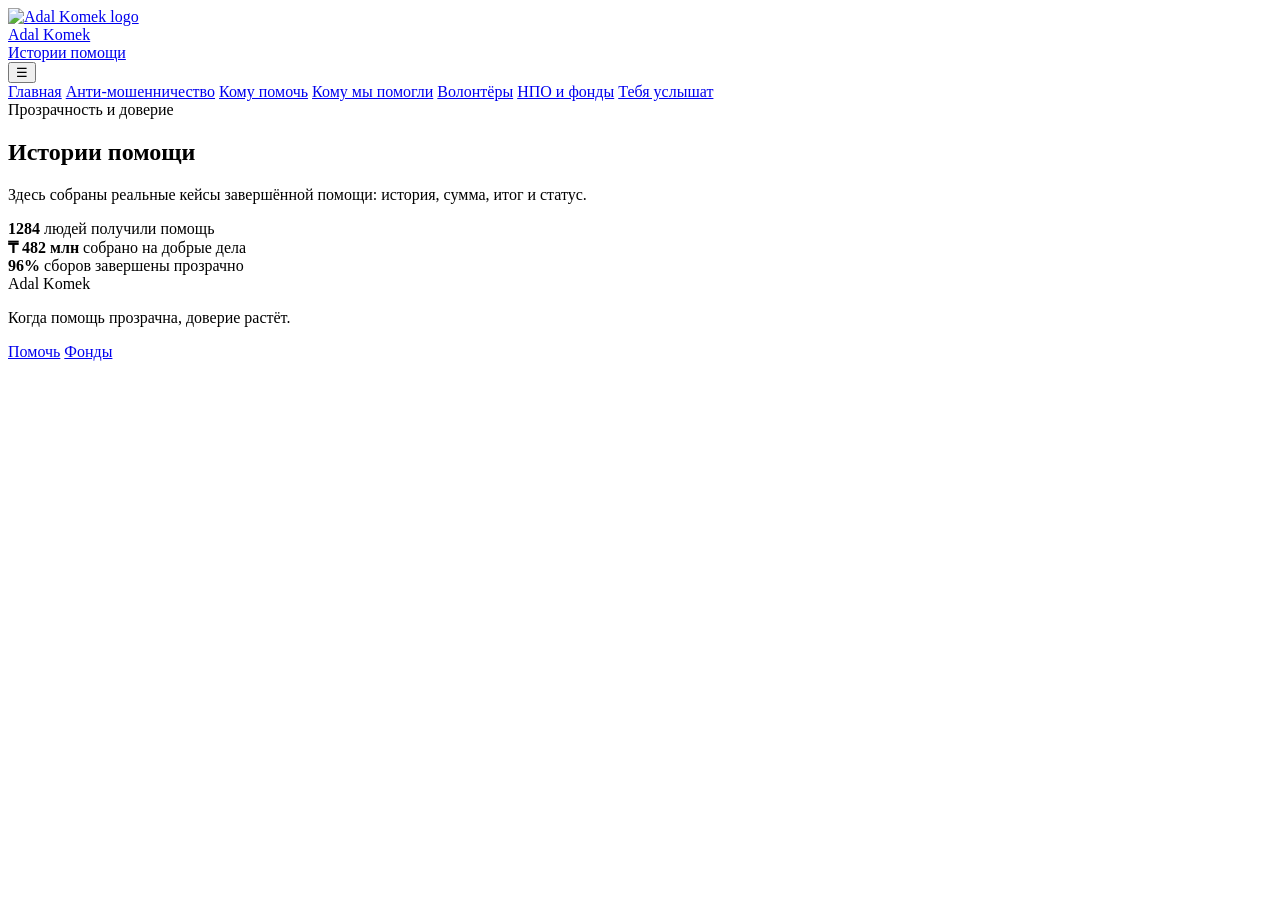
==== helped.html @ 9f26dad0 "Create helped.html" ====
<!DOCTYPE html>
<html lang="ru">
<head>
  <meta charset="UTF-8" />
  <meta name="viewport" content="width=device-width, initial-scale=1.0" />
  <title>Кому мы помогли — Adal Komek</title>
  <link rel="stylesheet" href="css/style.css" />
</head>
<body>
  <header class="site-header">
    <div class="container header-wrap">
      <a href="index.html" class="brand">
        <img src="assets/logo.svg" alt="Adal Komek logo" class="logo" />
        <div>
          <div class="brand-title">Adal Komek</div>
          <div class="brand-subtitle">Истории помощи</div>
        </div>
      </a>

      <button class="nav-toggle" id="navToggle">☰</button>
      <nav class="nav" id="navMenu">
        <a href="index.html">Главная</a>
        <a href="anti-fraud.html">Анти-мошенничество</a>
        <a href="help.html">Кому помочь</a>
        <a href="helped.html" class="active">Кому мы помогли</a>
        <a href="volunteers.html">Волонтёры</a>
        <a href="ngo.html">НПО и фонды</a>
        <a href="teens.html">Тебя услышат</a>
      </nav>
    </div>
  </header>

  <main class="page-main">
    <section class="page-hero">
      <div class="container">
        <span class="badge">Прозрачность и доверие</span>
        <h1>Истории помощи</h1>
        <p class="hero-text">
          Здесь собраны реальные кейсы завершённой помощи: история, сумма, итог и статус.
        </p>
      </div>
    </section>

    <section class="section">
      <div class="container">
        <div class="stats-inline">
          <div class="mini-stat">
            <strong>1284</strong>
            <span>людей получили помощь</span>
          </div>
          <div class="mini-stat">
            <strong>₸ 482 млн</strong>
            <span>собрано на добрые дела</span>
          </div>
          <div class="mini-stat">
            <strong>96%</strong>
            <span>сборов завершены прозрачно</span>
          </div>
        </div>

        <div class="cards-grid" id="successStoriesGrid"></div>
      </div>
    </section>
  </main>

  <footer class="site-footer">
    <div class="container footer-wrap">
      <div>
        <div class="brand-title">Adal Komek</div>
        <p class="footer-text">Когда помощь прозрачна, доверие растёт.</p>
      </div>
      <div class="footer-links">
        <a href="help.html">Помочь</a>
        <a href="ngo.html">Фонды</a>
      </div>
    </div>
  </footer>

  <script src="js/app.js"></script>
</body>
</html>
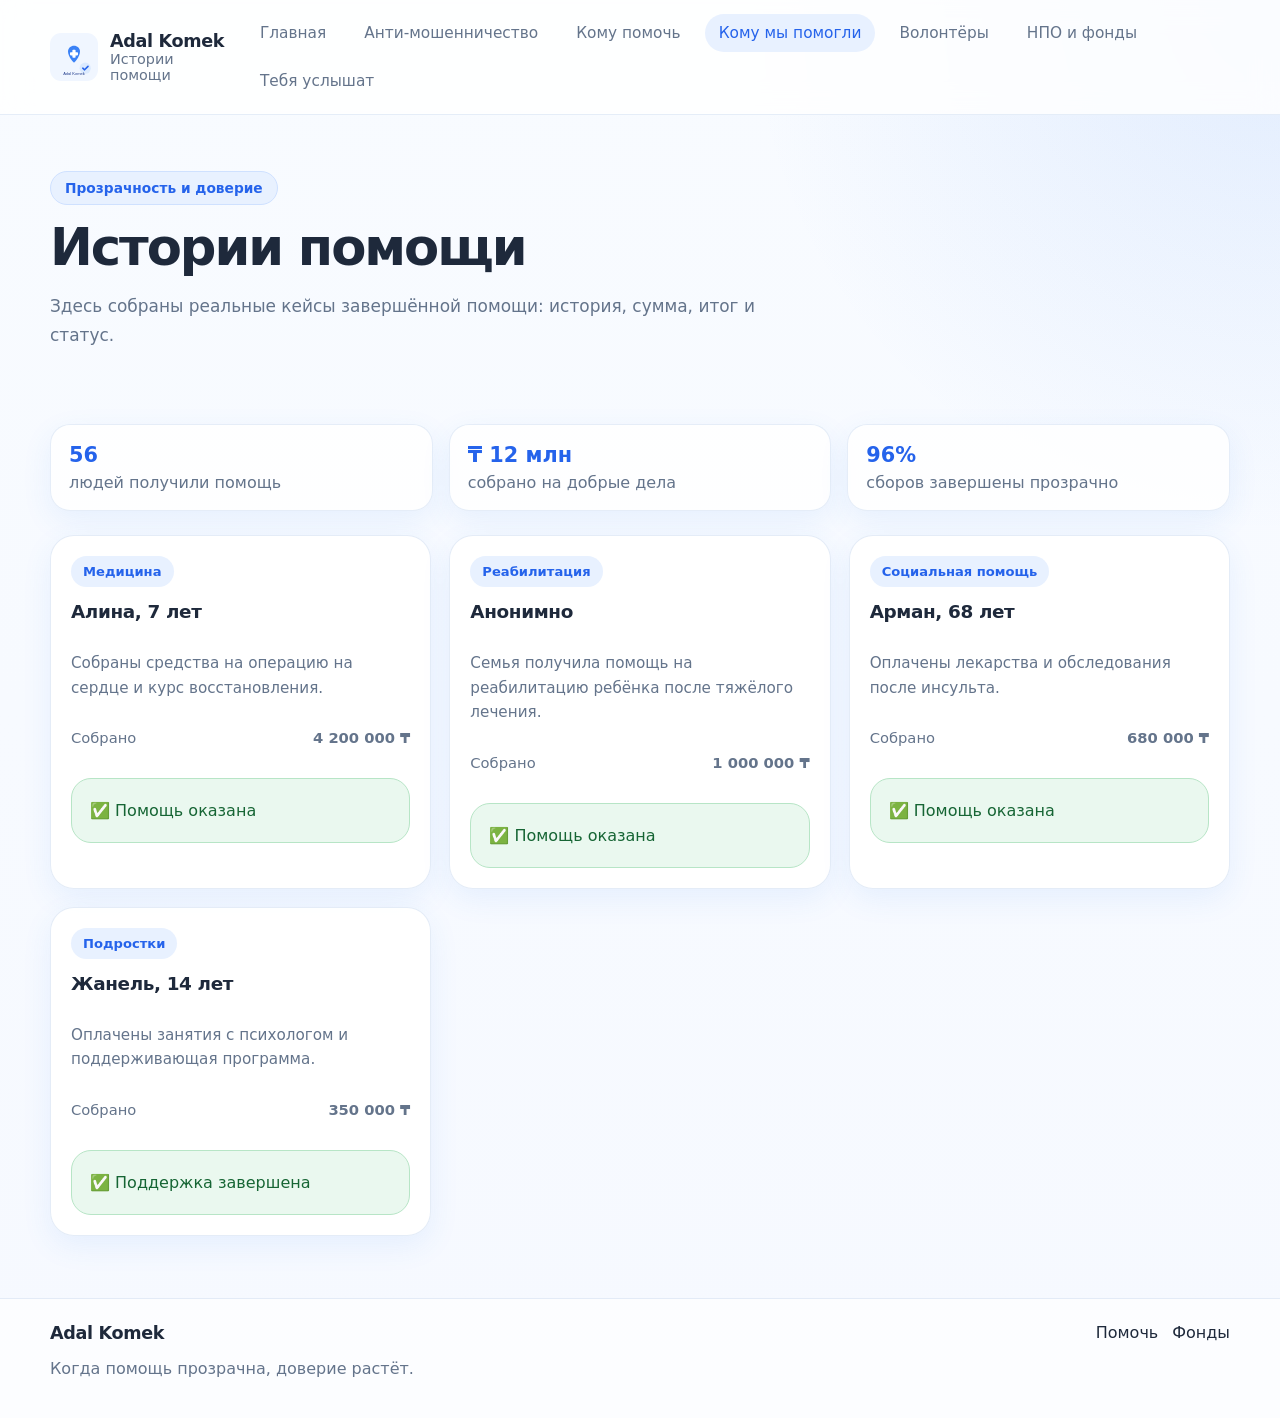
==== commit 82121ffa: "Update helped.html" ====
--- a/helped.html
+++ b/helped.html
@@ -45,11 +45,11 @@
       <div class="container">
         <div class="stats-inline">
           <div class="mini-stat">
-            <strong>1284</strong>
+            <strong>56</strong>
             <span>людей получили помощь</span>
           </div>
           <div class="mini-stat">
-            <strong>₸ 482 млн</strong>
+            <strong>₸ 12 млн</strong>
             <span>собрано на добрые дела</span>
           </div>
           <div class="mini-stat">
--- a/css/style.css
+++ b/css/style.css
@@ -0,0 +1,842 @@
+:root{
+  --bg:#f6f9ff;
+  --bg-soft:#eef4ff;
+  --white:#ffffff;
+  --text:#1e293b;
+  --muted:#64748b;
+  --line:#dbe6f5;
+  --primary:#3b82f6;
+  --primary-dark:#2563eb;
+  --soft-blue:#e8f1ff;
+  --green:#16a34a;
+  --green-soft:#eaf8ef;
+  --yellow:#ca8a04;
+  --yellow-soft:#fff7db;
+  --red:#dc2626;
+  --red-soft:#ffe8e8;
+  --shadow:0 10px 30px rgba(59,130,246,0.09);
+  --radius:22px;
+}
+
+*{
+  box-sizing:border-box;
+}
+
+html{
+  scroll-behavior:smooth;
+}
+
+body{
+  margin:0;
+  font-family:Inter, ui-sans-serif, system-ui, -apple-system, BlinkMacSystemFont, "Segoe UI", sans-serif;
+  color:var(--text);
+  background:
+    radial-gradient(circle at top right, rgba(59,130,246,0.12), transparent 28%),
+    linear-gradient(180deg, #f8fbff 0%, #f6f9ff 100%);
+}
+
+a{
+  text-decoration:none;
+  color:inherit;
+}
+
+img{
+  max-width:100%;
+  display:block;
+}
+
+.container{
+  width:min(1180px, calc(100% - 32px));
+  margin:0 auto;
+}
+
+.site-header{
+  position:sticky;
+  top:0;
+  z-index:50;
+  background:rgba(255,255,255,0.82);
+  backdrop-filter:blur(14px);
+  border-bottom:1px solid rgba(219,230,245,0.7);
+}
+
+.header-wrap{
+  display:flex;
+  align-items:center;
+  justify-content:space-between;
+  gap:20px;
+  padding:14px 0;
+}
+
+.brand{
+  display:flex;
+  align-items:center;
+  gap:12px;
+}
+
+.logo{
+  width:48px;
+  height:48px;
+}
+
+.brand-title{
+  font-weight:800;
+  font-size:1.1rem;
+  letter-spacing:-0.02em;
+}
+
+.brand-subtitle{
+  color:var(--muted);
+  font-size:0.9rem;
+}
+
+.nav{
+  display:flex;
+  align-items:center;
+  gap:10px;
+  flex-wrap:wrap;
+}
+
+.nav a{
+  padding:10px 14px;
+  border-radius:999px;
+  color:var(--muted);
+  transition:.25s ease;
+  font-size:.96rem;
+}
+
+.nav a:hover,
+.nav a.active{
+  background:var(--soft-blue);
+  color:var(--primary-dark);
+}
+
+.nav-toggle{
+  display:none;
+  border:none;
+  background:var(--white);
+  border-radius:12px;
+  padding:10px 12px;
+  font-size:1.1rem;
+  box-shadow:var(--shadow);
+  cursor:pointer;
+}
+
+.hero,
+.page-hero{
+  padding:56px 0 24px;
+}
+
+.hero-grid{
+  display:grid;
+  grid-template-columns:1.2fr .95fr;
+  gap:26px;
+  align-items:stretch;
+}
+
+.badge,
+.eyebrow{
+  display:inline-flex;
+  align-items:center;
+  gap:6px;
+  background:var(--soft-blue);
+  color:var(--primary-dark);
+  border:1px solid #cfe1ff;
+  border-radius:999px;
+  padding:8px 14px;
+  font-size:.86rem;
+  font-weight:700;
+}
+
+.hero h1,
+.page-hero h1{
+  font-size:clamp(2.1rem, 4vw, 4rem);
+  line-height:1.05;
+  margin:16px 0 16px;
+  letter-spacing:-0.04em;
+  max-width:760px;
+}
+
+.hero-text{
+  color:var(--muted);
+  font-size:1.06rem;
+  line-height:1.7;
+  max-width:760px;
+}
+
+.hero-actions{
+  display:flex;
+  flex-wrap:wrap;
+  gap:12px;
+  margin-top:26px;
+}
+
+.btn{
+  border:none;
+  cursor:pointer;
+  border-radius:16px;
+  padding:14px 20px;
+  font-weight:700;
+  transition:.25s ease;
+  font-size:.97rem;
+}
+
+.btn:hover{
+  transform:translateY(-1px);
+}
+
+.btn-primary{
+  background:linear-gradient(135deg, var(--primary), var(--primary-dark));
+  color:#fff;
+  box-shadow:0 12px 30px rgba(37,99,235,.18);
+}
+
+.btn-secondary{
+  background:#fff;
+  color:var(--primary-dark);
+  border:1px solid #cfe1ff;
+}
+
+.btn-soft{
+  background:var(--soft-blue);
+  color:var(--primary-dark);
+}
+
+.stats{
+  display:grid;
+  grid-template-columns:repeat(3,1fr);
+  gap:14px;
+  margin-top:26px;
+}
+
+.stat-card,
+.mini-stat{
+  background:rgba(255,255,255,0.82);
+  border:1px solid rgba(219,230,245,0.7);
+  padding:18px;
+  border-radius:20px;
+  box-shadow:var(--shadow);
+}
+
+.stat-num{
+  font-size:1.8rem;
+  font-weight:800;
+  color:var(--primary-dark);
+}
+
+.stat-label{
+  color:var(--muted);
+  margin-top:6px;
+  line-height:1.5;
+  font-size:.95rem;
+}
+
+.glass,
+.hero-panel,
+.info-box,
+.form-card,
+.quote-box,
+.contact-card,
+.quiz-box,
+.bot-placeholder{
+  background:rgba(255,255,255,0.88);
+  border:1px solid rgba(219,230,245,0.7);
+  box-shadow:var(--shadow);
+  border-radius:var(--radius);
+}
+
+.hero-panel{
+  padding:22px;
+}
+
+.quick-grid{
+  display:grid;
+  grid-template-columns:1fr;
+  gap:14px;
+  margin-top:16px;
+}
+
+.quick-card{
+  display:flex;
+  align-items:flex-start;
+  gap:14px;
+  padding:16px;
+  border-radius:18px;
+  background:#f9fbff;
+  border:1px solid #e4edff;
+  transition:.25s ease;
+}
+
+.quick-card:hover{
+  transform:translateY(-2px);
+  box-shadow:var(--shadow);
+}
+
+.quick-icon{
+  width:48px;
+  height:48px;
+  display:grid;
+  place-items:center;
+  border-radius:16px;
+  background:var(--soft-blue);
+  font-size:1.25rem;
+}
+
+.quick-card h4{
+  margin:0 0 6px;
+  font-size:1rem;
+}
+
+.quick-card p{
+  margin:0;
+  color:var(--muted);
+  line-height:1.5;
+  font-size:.94rem;
+}
+
+.section{
+  padding:34px 0;
+}
+
+.section-soft{
+  background:linear-gradient(180deg, rgba(232,241,255,.46), rgba(246,249,255,.5));
+}
+
+.section-head{
+  display:flex;
+  align-items:end;
+  justify-content:space-between;
+  gap:20px;
+  margin-bottom:22px;
+}
+
+.section-head h2{
+  margin:10px 0 0;
+  font-size:2rem;
+  letter-spacing:-0.03em;
+}
+
+.link-more{
+  color:var(--primary-dark);
+  font-weight:700;
+}
+
+.cards-grid{
+  display:grid;
+  grid-template-columns:repeat(3,1fr);
+  gap:18px;
+}
+
+.card-item{
+  background:rgba(255,255,255,0.92);
+  border:1px solid rgba(219,230,245,0.75);
+  box-shadow:var(--shadow);
+  border-radius:24px;
+  padding:20px;
+  display:flex;
+  flex-direction:column;
+  gap:14px;
+  transition:.25s ease;
+}
+
+.card-item:hover{
+  transform:translateY(-3px);
+}
+
+.card-top{
+  display:flex;
+  align-items:center;
+  justify-content:space-between;
+  gap:12px;
+}
+
+.card-tag{
+  display:inline-flex;
+  padding:8px 12px;
+  border-radius:999px;
+  background:var(--soft-blue);
+  color:var(--primary-dark);
+  font-size:.82rem;
+  font-weight:700;
+}
+
+.card-title{
+  margin:0;
+  font-size:1.15rem;
+  letter-spacing:-0.02em;
+}
+
+.card-text{
+  color:var(--muted);
+  line-height:1.6;
+  font-size:.95rem;
+}
+
+.progress-wrap{
+  display:flex;
+  flex-direction:column;
+  gap:8px;
+}
+
+.progress-meta{
+  display:flex;
+  align-items:center;
+  justify-content:space-between;
+  gap:10px;
+  font-size:.92rem;
+  color:var(--muted);
+}
+
+.progress{
+  height:12px;
+  border-radius:999px;
+  background:#edf3ff;
+  overflow:hidden;
+}
+
+.progress-bar{
+  height:100%;
+  border-radius:999px;
+  background:linear-gradient(90deg, #60a5fa, var(--primary-dark));
+}
+
+.card-actions{
+  display:flex;
+  gap:10px;
+  flex-wrap:wrap;
+  margin-top:auto;
+}
+
+.btn-mini{
+  border:none;
+  cursor:pointer;
+  padding:10px 14px;
+  border-radius:14px;
+  font-weight:700;
+  background:#fff;
+  color:var(--primary-dark);
+  border:1px solid #dce9ff;
+}
+
+.split-box{
+  display:grid;
+  grid-template-columns:1fr 1fr;
+  gap:22px;
+}
+
+.info-box,
+.form-card{
+  padding:24px;
+}
+
+.accent-box{
+  background:linear-gradient(180deg, rgba(232,241,255,.95), rgba(255,255,255,.95));
+}
+
+.bot-placeholder{
+  margin-top:18px;
+  overflow:hidden;
+}
+
+.bot-head{
+  padding:14px 18px;
+  background:var(--soft-blue);
+  color:var(--primary-dark);
+  font-weight:800;
+}
+
+.bot-body{
+  padding:18px;
+}
+
+.quote-box{
+  padding:28px;
+  font-size:1.25rem;
+  line-height:1.7;
+  font-weight:600;
+}
+
+.site-footer{
+  margin-top:28px;
+  border-top:1px solid rgba(219,230,245,0.75);
+  background:rgba(255,255,255,0.72);
+}
+
+.footer-wrap{
+  display:flex;
+  justify-content:space-between;
+  gap:24px;
+  padding:24px 0;
+}
+
+.footer-text{
+  color:var(--muted);
+}
+
+.footer-links{
+  display:flex;
+  gap:14px;
+  align-items:flex-start;
+  flex-wrap:wrap;
+}
+
+.page-main{
+  min-height:65vh;
+}
+
+textarea,
+input,
+select{
+  width:100%;
+  padding:14px 16px;
+  border-radius:16px;
+  border:1px solid var(--line);
+  background:#fff;
+  color:var(--text);
+  font:inherit;
+  outline:none;
+  transition:border-color .2s ease, box-shadow .2s ease;
+}
+
+textarea:focus,
+input:focus,
+select:focus{
+  border-color:#9fc4ff;
+  box-shadow:0 0 0 4px rgba(59,130,246,.08);
+}
+
+.simple-form{
+  display:flex;
+  flex-direction:column;
+  gap:14px;
+}
+
+.form-actions{
+  display:flex;
+  gap:12px;
+  flex-wrap:wrap;
+  margin-top:16px;
+}
+
+.analysis-result{
+  margin-top:18px;
+  padding:18px;
+  border-radius:20px;
+  line-height:1.7;
+  border:1px solid transparent;
+}
+
+.result-safe{
+  background:var(--green-soft);
+  color:#166534;
+  border-color:#b7e5c6;
+}
+
+.result-warning{
+  background:var(--yellow-soft);
+  color:#92400e;
+  border-color:#f2db8b;
+}
+
+.result-danger{
+  background:var(--red-soft);
+  color:#991b1b;
+  border-color:#f6b0b0;
+}
+
+.hidden{
+  display:none !important;
+}
+
+.nice-list{
+  margin:0;
+  padding-left:18px;
+  color:var(--muted);
+  line-height:1.8;
+}
+
+.warn-box,
+.danger-box{
+  margin-top:18px;
+  padding:18px;
+  border-radius:18px;
+}
+
+.warn-box{
+  background:var(--yellow-soft);
+  color:#854d0e;
+  border:1px solid #f3de98;
+}
+
+.danger-box{
+  background:var(--red-soft);
+  color:#8b1e1e;
+  border:1px solid #f0b3b3;
+}
+
+.scheme-list{
+  display:flex;
+  flex-direction:column;
+  gap:10px;
+}
+
+.scheme-item{
+  padding:14px 16px;
+  border-radius:16px;
+  background:#fff;
+  border:1px solid var(--line);
+  color:var(--text);
+}
+
+.mt-24{
+  margin-top:24px;
+}
+
+.contact-actions{
+  margin-top:14px;
+}
+
+.filters{
+  display:flex;
+  flex-wrap:wrap;
+  gap:10px;
+  margin-bottom:22px;
+}
+
+.filter-btn{
+  border:none;
+  cursor:pointer;
+  padding:11px 16px;
+  border-radius:999px;
+  background:#fff;
+  color:var(--muted);
+  border:1px solid var(--line);
+  font-weight:700;
+}
+
+.filter-btn.active{
+  background:var(--soft-blue);
+  color:var(--primary-dark);
+  border-color:#cfe1ff;
+}
+
+.stats-inline{
+  display:grid;
+  grid-template-columns:repeat(3,1fr);
+  gap:16px;
+  margin-bottom:24px;
+}
+
+.mini-stat strong{
+  display:block;
+  font-size:1.3rem;
+  color:var(--primary-dark);
+  margin-bottom:6px;
+}
+
+.mini-stat span{
+  color:var(--muted);
+}
+
+.emotion-grid{
+  display:grid;
+  grid-template-columns:repeat(2,1fr);
+  gap:12px;
+  margin:16px 0 18px;
+}
+
+.emotion-btn{
+  border:none;
+  cursor:pointer;
+  padding:14px 16px;
+  border-radius:16px;
+  background:#fff;
+  border:1px solid var(--line);
+  font-weight:700;
+  color:var(--text);
+  text-align:left;
+}
+
+.chat-box{
+  background:#f9fbff;
+  border:1px solid #e5eefc;
+  border-radius:18px;
+  min-height:240px;
+  padding:16px;
+  display:flex;
+  flex-direction:column;
+  gap:12px;
+  overflow:auto;
+}
+
+.chat-message{
+  max-width:82%;
+  padding:12px 14px;
+  border-radius:16px;
+  line-height:1.6;
+}
+
+.chat-message.bot{
+  background:#edf4ff;
+  color:#1e3a8a;
+  align-self:flex-start;
+}
+
+.chat-message.user{
+  background:#eaf8ef;
+  color:#166534;
+  align-self:flex-end;
+}
+
+.chat-input-row{
+  display:flex;
+  gap:10px;
+  margin-top:14px;
+}
+
+.hotline-card{
+  display:flex;
+  justify-content:space-between;
+  align-items:center;
+  gap:10px;
+  background:#fff;
+  border:1px solid #f0b3b3;
+  border-radius:16px;
+  padding:14px 16px;
+  margin:14px 0;
+}
+
+.test-list{
+  display:flex;
+  flex-direction:column;
+  gap:10px;
+  margin-bottom:16px;
+}
+
+.test-link{
+  border:none;
+  cursor:pointer;
+  width:100%;
+  text-align:left;
+  padding:14px 16px;
+  border-radius:16px;
+  background:#fff;
+  border:1px solid var(--line);
+  font-weight:700;
+  color:var(--text);
+}
+
+.quiz-box{
+  padding:20px;
+}
+
+.quiz-question{
+  margin-bottom:18px;
+  padding:16px;
+  background:#f9fbff;
+  border:1px solid #e5eefc;
+  border-radius:18px;
+}
+
+.quiz-question h4{
+  margin:0 0 10px;
+}
+
+.quiz-options{
+  display:grid;
+  gap:8px;
+}
+
+.quiz-option{
+  display:flex;
+  align-items:center;
+  gap:10px;
+  padding:10px 12px;
+  border-radius:14px;
+  background:#fff;
+  border:1px solid var(--line);
+}
+
+.muted{
+  color:var(--muted);
+}
+
+.status-pill{
+  display:inline-flex;
+  align-items:center;
+  justify-content:center;
+  padding:7px 12px;
+  border-radius:999px;
+  font-size:.82rem;
+  font-weight:800;
+}
+
+.status-open{
+  background:#eaf8ef;
+  color:#166534;
+}
+
+.status-progress{
+  background:#eaf1ff;
+  color:#1d4ed8;
+}
+
+.status-done{
+  background:#f0fdf4;
+  color:#15803d;
+}
+
+@media (max-width: 980px){
+  .hero-grid,
+  .split-box,
+  .cards-grid,
+  .stats,
+  .stats-inline{
+    grid-template-columns:1fr 1fr;
+  }
+}
+
+@media (max-width: 760px){
+  .nav-toggle{
+    display:block;
+  }
+
+  .nav{
+    display:none;
+    position:absolute;
+    top:76px;
+    left:16px;
+    right:16px;
+    background:rgba(255,255,255,0.98);
+    border:1px solid var(--line);
+    border-radius:20px;
+    padding:12px;
+    box-shadow:var(--shadow);
+  }
+
+  .nav.open{
+    display:flex;
+    flex-direction:column;
+    align-items:stretch;
+  }
+
+  .hero-grid,
+  .split-box,
+  .cards-grid,
+  .stats,
+  .stats-inline,
+  .emotion-grid{
+    grid-template-columns:1fr;
+  }
+
+  .chat-input-row,
+  .footer-wrap,
+  .section-head{
+    flex-direction:column;
+    align-items:stretch;
+  }
+
+  .hero h1,
+  .page-hero h1{
+    font-size:2.2rem;
+  }
+}
